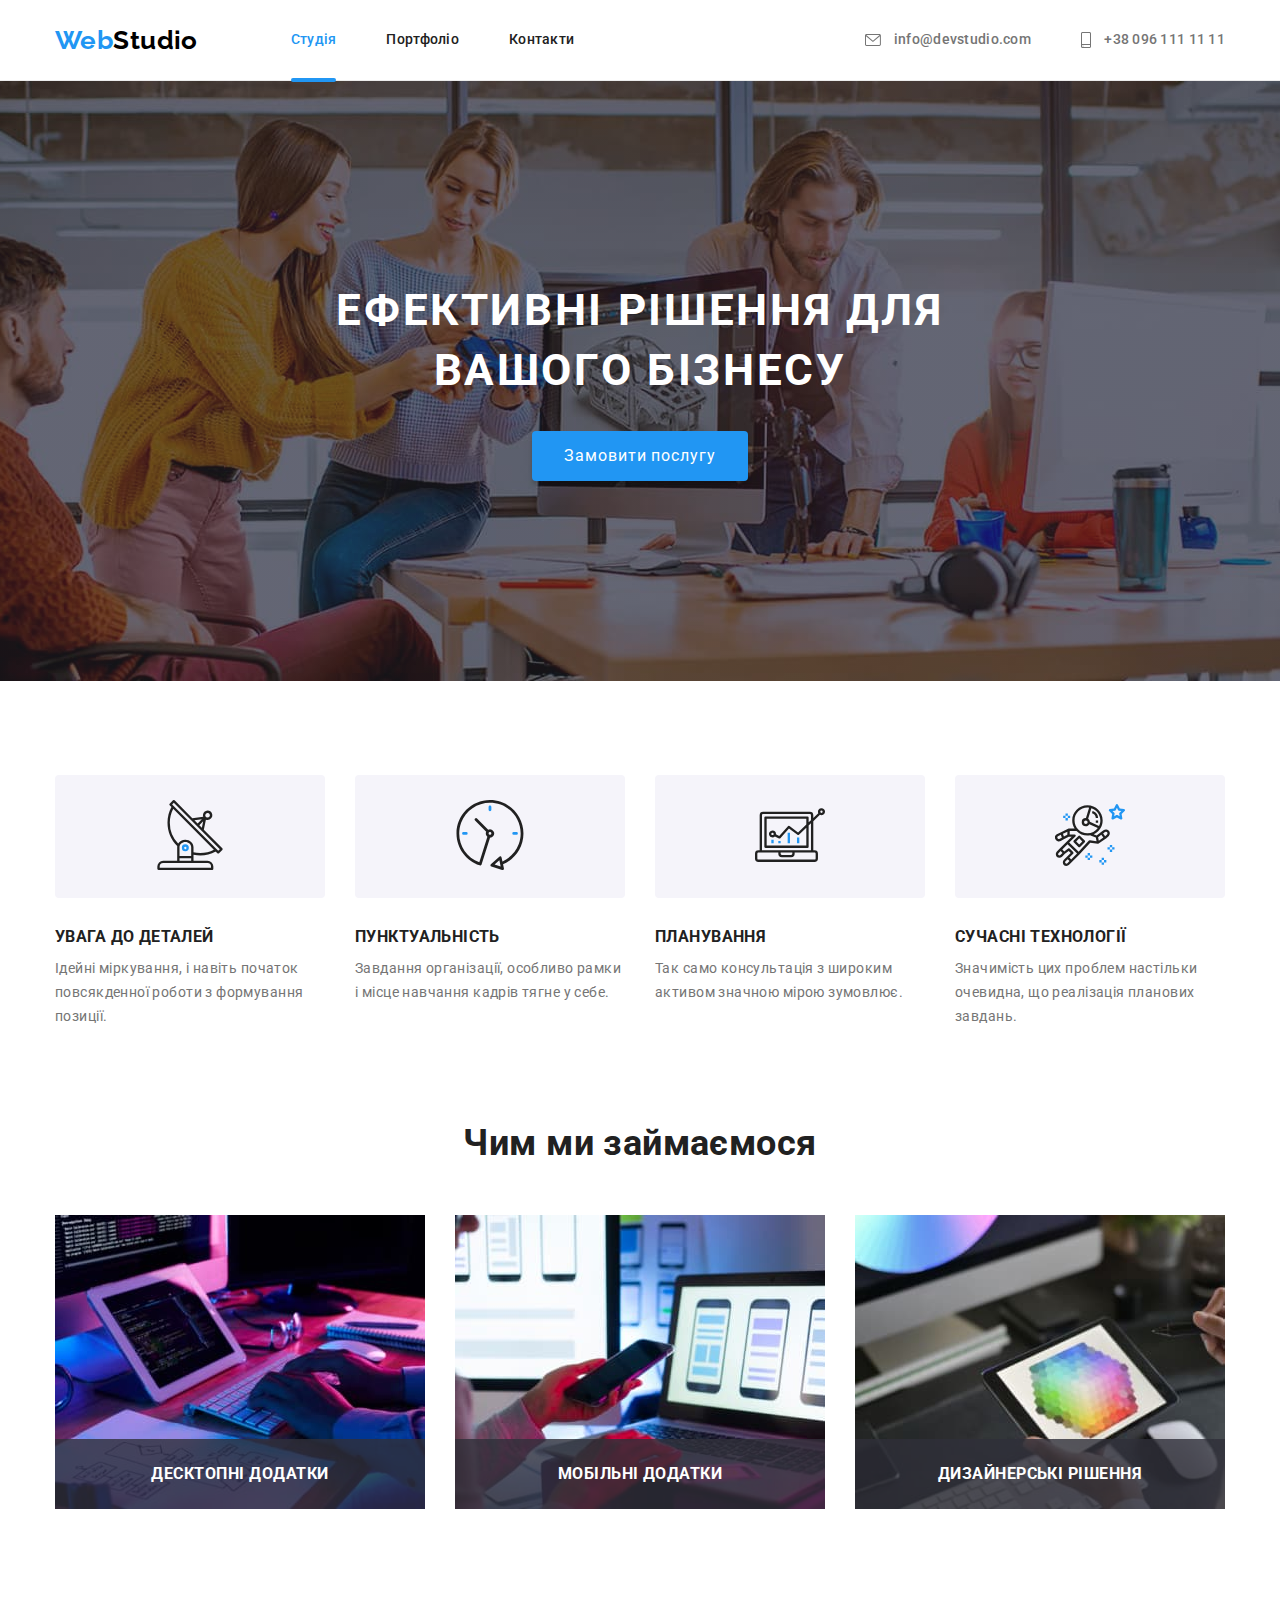
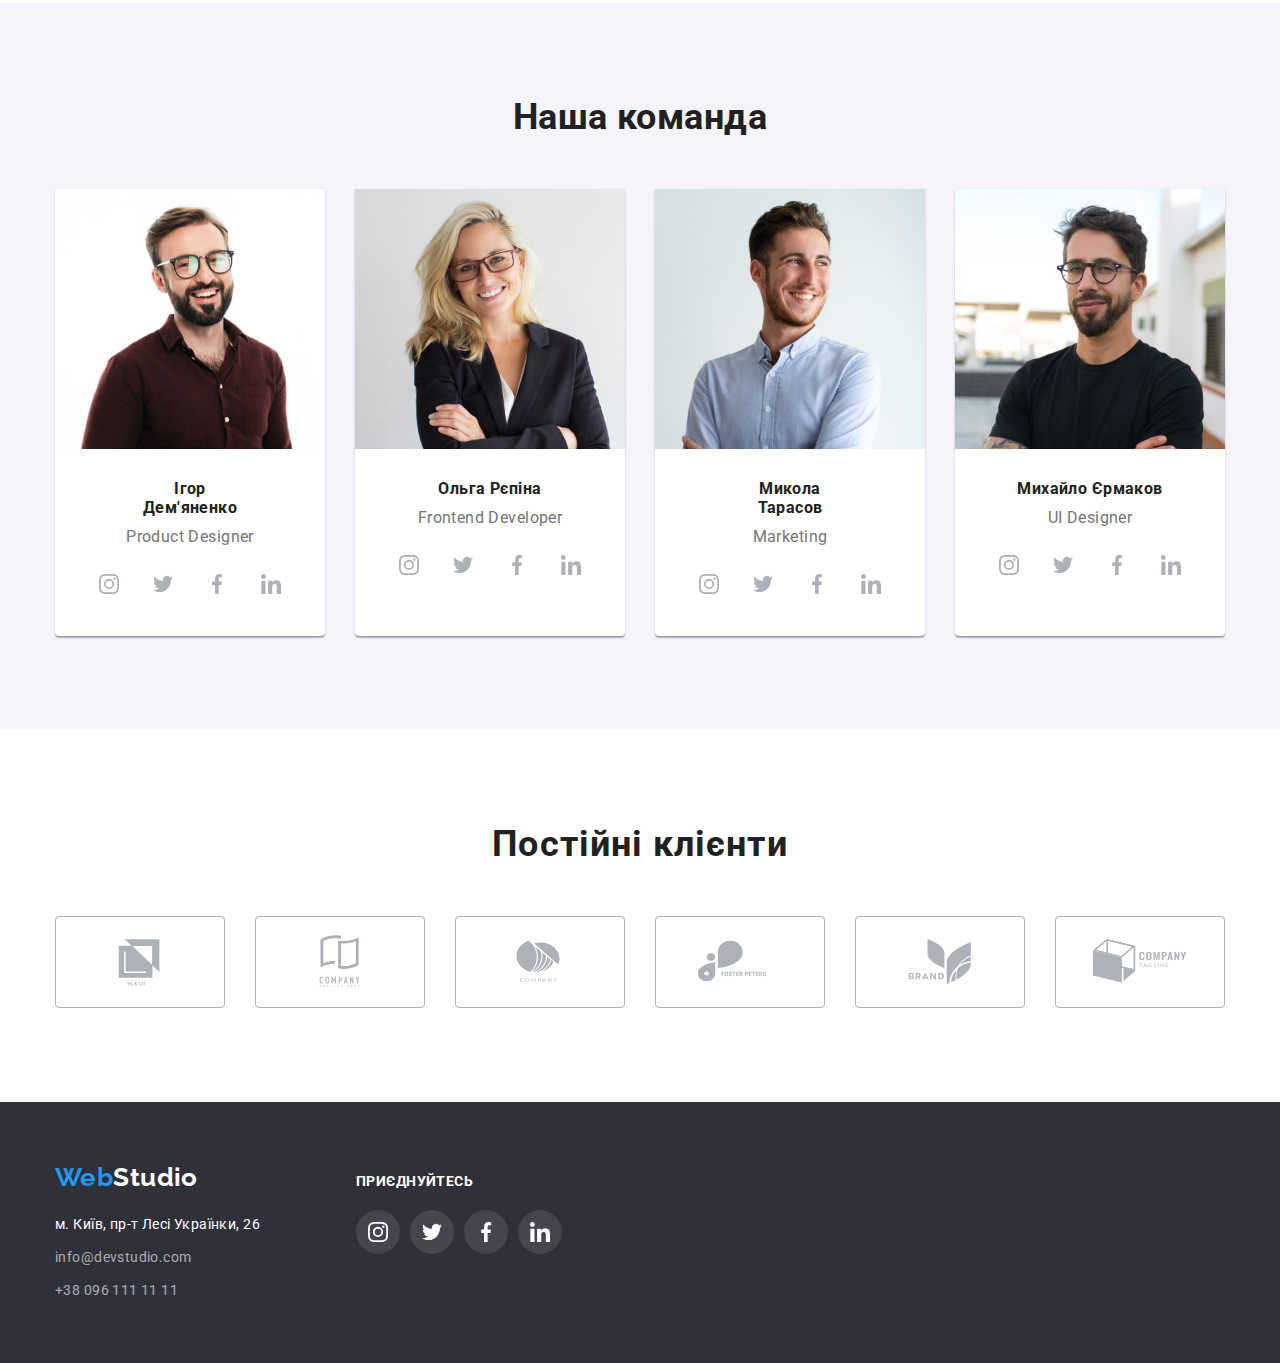
==== index.html @ bfbaf2f9 "Added project files" ====
<!DOCTYPE html>
<html lang="uk">
	<head>
		<meta charset="UTF-8" />
		<meta http-equiv="X-UA-Compatible" content="IE=edge" />
		<meta name="viewport" content="width=device-width, initial-scale=1.0" />
		<link rel="preconnect" href="https://fonts.googleapis.com" />
		<link rel="preconnect" href="https://fonts.gstatic.com" crossorigin />
		<title>WebStudio</title>
		<link href="https://fonts.googleapis.com/css2?family=Raleway:wght@700&family=Roboto:wght@400;500;700;900&display=swap" rel="stylesheet" />
		<link rel="stylesheet" href="https://cdnjs.cloudflare.com/ajax/libs/modern-normalize/1.1.0/modern-normalize.min.css" />
		<link rel="stylesheet" href="./css/styles.css" />
	</head>

	<body>
		<!-- Шапка сторінки -->
		<header class="page-header">
			<div class="container horizon">
				<a class="logo-blue" href="./index.html">Web<span class="logo-black">Studio</span></a>
				<nav>
					<ul class="menu-nav list">
						<li class="item"><a class="link studio" href="./index.html">Студія</a></li>
						<li class="item"><a class="link" href="./portfolio.html">Портфоліо</a></li>
						<li class="item"><a class="link" href="">Контакти</a></li>
					</ul>
				</nav>
				<ul class="contact-nav list">
					<li class="item">
						<a class="contact" href="mailto:info@devstudio.com">
							<svg class="envelope" width="16" height="12">
								<use href="./images/icons.svg#icon-envelope"></use>
							</svg>
							info@devstudio.com
						</a>
					</li>
					<li class="item">
						<a class="contact" href="tel:+380961111111">
							<svg class="smartphone" width="10" height="16">
								<use href="./images/icons.svg#icon-smartphone"></use>
							</svg>
							+38 096 111 11 11
						</a>
					</li>
				</ul>
			</div>
		</header>
		<!-- Контент сторінки -->
		<main>
			<!-- Банер -->
			<div class="banner overlay">
				<h1 class="title-h1">
					Ефективні рішення для
					<br />
					вашого бізнесу
				</h1>
				<button type="button" class="button" data-modal-open>Замовити послугу</button>
			</div>
			<!-- Особливості -->
			<section class="train">
				<div class="container">
					<!-- Цей тег ми приховаємо на етапі стилізації, порада Репети -->
					<h2 class="visually-hidden">Наші цінності</h2>
					<ul class="menu-train list">
						<li class="item item-delivery">
							<div class="box">
								<svg width="70" height="70">
									<use href="./images/icons.svg#icon-antenna"></use>
								</svg>
							</div>
							<h3 class="title-h3">УВАГА ДО ДЕТАЛЕЙ</h3>
							<p class="text">Ідейні міркування, і навіть початок повсякденної роботи з формування позиції.</p>
						</li>
						<li class="item item-punctuality">
							<div class="box">
								<svg width="70" height="70">
									<use href="./images/icons.svg#icon-clock"></use>
								</svg>
							</div>
							<h3 class="title-h3">ПУНКТУАЛЬНІСТЬ</h3>
							<p class="text">Завдання організації, особливо рамки і місце навчання кадрів тягне у себе.</p>
						</li>
						<li class="item item-planning">
							<div class="box">
								<svg width="70" height="70">
									<use href="./images/icons.svg#icon-diagram"></use>
								</svg>
							</div>
							<h3 class="title-h3">ПЛАНУВАННЯ</h3>
							<p class="text">Так само консультація з широким активом значною мірою зумовлює.</p>
						</li>
						<li class="item item-technics">
							<div class="box">
								<svg width="70" height="70">
									<use href="./images/icons.svg#icon-astronaut"></use>
								</svg>
							</div>
							<h3 class="title-h3">СУЧАСНІ ТЕХНОЛОГІЇ</h3>
							<p class="text">Значимість цих проблем настільки очевидна, що реалізація планових завдань.</p>
						</li>
					</ul>
				</div>
			</section>
			<!-- Чим ми займаємось -->
			<section class="our-job">
				<div class="container">
					<h2 class="title-h2">Чим ми займаємося</h2>
					<ul class="job list">
						<li class="item">
							<div class="thumb">
								<img src="./images/img1.jpg" alt="Робота з клавіатурою" width="370" height="294" />
								<div class="job-description">
									<h3 class="description">Десктопні додатки</h3>
								</div>
							</div>
						</li>
						<li class="item">
							<div class="thumb">
								<img src="./images/img2.jpg" alt="Робота з телефоном" width="370" height="294" />
								<div class="job-description">
									<h3 class="description">Мобільні додатки</h3>
								</div>
							</div>
						</li>
						<li class="item">
							<div class="thumb">
								<img src="./images/img3.jpg" alt="Робота з планшетом" width="370" height="294" />
								<div class="job-description">
									<h3 class="description">Дизайнерські рішення</h3>
								</div>
							</div>
						</li>
					</ul>
				</div>
			</section>
			<!-- Наша команда -->
			<section class="team">
				<h2 class="title-h2-team">Наша команда</h2>
				<div class="container team-cont">
					<ul class="team-list list">
						<li class="item item-team">
							<img src="./images/photo1.jpg" alt="Ігор Дем'яненко" width="270" height="260" />
							<h3 class="title-a">Ігор Дем'яненко</h3>
							<p class="text-a" lang="en">Product Designer</p>
							<ul class="list social-list">
								<li class="item">
									<a href="" class="social-link">
										<svg class="instagram" width="20" height="20">
											<use href="./images/icons.svg#icon-instagram"></use>
										</svg>
									</a>
								</li>
								<li class="item">
									<a href="" class="social-link">
										<svg class="twitter" width="20" height="20">
											<use href="./images/icons.svg#icon-twitter"></use>
										</svg>
									</a>
								</li>
								<li class="item">
									<a href="" class="social-link">
										<svg class="facebook" width="20" height="20">
											<use href="./images/icons.svg#icon-facebook"></use>
										</svg>
									</a>
								</li>
								<li class="item">
									<a href="" class="social-link">
										<svg class="linkedin" width="20" height="20">
											<use href="./images/icons.svg#icon-linkedin"></use>
										</svg>
									</a>
								</li>
							</ul>
						</li>
						<li class="item item-team">
							<img src="./images/photo2.jpg" alt="Ольга Рєпіна" width="270" height="260" />
							<h3 class="title-b">Ольга Рєпіна</h3>
							<p class="text-b" lang="en">Frontend Developer</p>
							<ul class="list social-list">
								<li class="item">
									<a href="" class="social-link">
										<svg class="instagram" width="20" height="20">
											<use href="./images/icons.svg#icon-instagram"></use>
										</svg>
									</a>
								</li>
								<li class="item">
									<a href="" class="social-link">
										<svg class="twitter" width="20" height="20">
											<use href="./images/icons.svg#icon-twitter"></use>
										</svg>
									</a>
								</li>
								<li class="item">
									<a href="" class="social-link">
										<svg class="facebook" width="20" height="20">
											<use href="./images/icons.svg#icon-facebook"></use>
										</svg>
									</a>
								</li>
								<li class="item">
									<a href="" class="social-link">
										<svg class="linkedin" width="20" height="20">
											<use href="./images/icons.svg#icon-linkedin"></use>
										</svg>
									</a>
								</li>
							</ul>
						</li>
						<li class="item item-team">
							<img src="./images/photo3.jpg" alt="Микола Тарасов" width="270" height="260" />
							<h3 class="title-c">Микола Тарасов</h3>
							<p class="text-c" lang="en">Marketing</p>
							<ul class="list social-list">
								<li class="item">
									<a href="" class="social-link">
										<svg class="instagram" width="20" height="20">
											<use href="./images/icons.svg#icon-instagram"></use>
										</svg>
									</a>
								</li>
								<li class="item">
									<a href="" class="social-link">
										<svg class="twitter" width="20" height="20">
											<use href="./images/icons.svg#icon-twitter"></use>
										</svg>
									</a>
								</li>
								<li class="item">
									<a href="" class="social-link">
										<svg class="facebook" width="20" height="20">
											<use href="./images/icons.svg#icon-facebook"></use>
										</svg>
									</a>
								</li>
								<li class="item">
									<a href="" class="social-link">
										<svg class="linkedin" width="20" height="20">
											<use href="./images/icons.svg#icon-linkedin"></use>
										</svg>
									</a>
								</li>
							</ul>
						</li>
						<li class="item item-team">
							<img src="./images/photo4.jpg" alt="Михайло Єрмаков" width="270" height="260" />
							<h3 class="title-d">Михайло Єрмаков</h3>
							<p class="text-d" lang="en">UI Designer</p>
							<ul class="list social-list">
								<li class="item">
									<a href="" class="social-link">
										<svg class="instagram" width="20" height="20">
											<use href="./images/icons.svg#icon-instagram"></use>
										</svg>
									</a>
								</li>
								<li class="item">
									<a href="" class="social-link">
										<svg class="twitter" width="20" height="20">
											<use href="./images/icons.svg#icon-twitter"></use>
										</svg>
									</a>
								</li>
								<li class="item">
									<a href="" class="social-link">
										<svg class="facebook" width="20" height="20">
											<use href="./images/icons.svg#icon-facebook"></use>
										</svg>
									</a>
								</li>
								<li class="item">
									<a href="" class="social-link">
										<svg class="linkedin" width="20" height="20">
											<use href="./images/icons.svg#icon-linkedin"></use>
										</svg>
									</a>
								</li>
							</ul>
						</li>
					</ul>
				</div>
			</section>
			<!-- Постійні клієнти -->
			<section class="our-client">
				<div class="container">
					<h2 class="title-client">Постійні клієнти</h2>
					<ul class="client-list list">
						<li class="item">
							<a href="" class="client-item">
								<svg class="client" width="106" height="60">
									<use href="./images/icons.svg#icon-client1"></use>
								</svg>
							</a>
						</li>
						<li class="item">
							<a href="" class="client-item">
								<svg class="client" width="106" height="60">
									<use href="./images/icons.svg#icon-client2"></use>
								</svg>
							</a>
						</li>
						<li class="item">
							<a href="" class="client-item">
								<svg class="client" width="106" height="60">
									<use href="./images/icons.svg#icon-client3"></use>
								</svg>
							</a>
						</li>
						<li class="item">
							<a href="" class="client-item">
								<svg class="client" width="106" height="60">
									<use href="./images/icons.svg#icon-client4"></use>
								</svg>
							</a>
						</li>
						<li class="item">
							<a href="" class="client-item">
								<svg class="client" width="106" height="60">
									<use href="./images/icons.svg#icon-client5"></use>
								</svg>
							</a>
						</li>
						<li class="item">
							<a href="" class="client-item">
								<svg class="client" width="106" height="60">
									<use href="./images/icons.svg#icon-client6"></use>
								</svg>
							</a>
						</li>
					</ul>
				</div>
			</section>
		</main>
		<!-- Підвал сторінки -->
		<footer class="page-footer">
			<div class="container footer-cont">
				<div class="footer-addres">
					<a class="logo-blue" href="./index.html">Web<span class="logo-white">Studio</span></a>
					<address class="address">
						<ul class="address-list list">
							<li class="item"><a class="home" href="https://goo.gl/maps/qLV74tLHhS6dYoQu5" target="_blank" rel="noopener nofollow noreferrer">м. Київ, пр-т Лесі Українки, 26</a></li>
							<li class="item"><a class="mail" href="mailto:info@devstudio.com">info@devstudio.com</a></li>
							<li class="item"><a class="tel" href="tel:+380961111111">+38 096 111 11 11</a></li>
						</ul>
					</address>
				</div>
				<div class="footer-social">
					<h3 class="footer-title">приєднуйтесь</h3>
					<ul class="list social-list-footer">
						<li class="item">
							<a href="" class="social-link-footer">
								<svg class="instagram" width="20" height="20">
									<use href="./images/icons.svg#icon-instagram"></use>
								</svg>
							</a>
						</li>
						<li class="item">
							<a href="" class="social-link-footer">
								<svg class="twitter" width="20" height="20">
									<use href="./images/icons.svg#icon-twitter"></use>
								</svg>
							</a>
						</li>
						<li class="item">
							<a href="" class="social-link-footer">
								<svg class="facebook" width="20" height="20">
									<use href="./images/icons.svg#icon-facebook"></use>
								</svg>
							</a>
						</li>
						<li class="item">
							<a href="" class="social-link-footer">
								<svg class="linkedin" width="20" height="20">
									<use href="./images/icons.svg#icon-linkedin"></use>
								</svg>
							</a>
						</li>
					</ul>
				</div>
			</div>
		</footer>
		<div class="blackdrop is-hidden" data-modal>
			<div class="modal">
				<botton class="modal-botton" data-modal-close>
					<svg width="18" height="18">
						<use href="./images/icons.svg#icon-cross"></use>
					</svg>
				</botton>
			</div>
		</div>
		<script src="./js/modal.js"></script>
	</body>
</html>
---- css/styles.css ----
:root {
	--hover-focus-logo-color: #2196f3;
	--header-footer-color: #2f303a;
}

body {
	font-family: "Roboto", "Ralewey", sans-serif;
	color: #212121;
	background-color: #ffffff;
	font-size: 14px;
	letter-spacing: 0.03em;
}

img {
	display: block;
	max-width: 100%;
}

/* КОНТЕЙНЕР */
.container {
	width: 1200px;
	margin: 0 auto;
	padding: 0 15px;
	/* outline: 2px solid red; */
}

/* .item * {
	outline: 1px solid blue;
} */

/* HEADER */

.link,
.list {
	list-style-type: none;
	padding: 0;
	margin: 0;
}

.page-header {
	border-bottom-width: 1px;
	border-bottom-style: solid;
	border-bottom-color: #ececec;
}

/* ЛОГО */

.logo-blue,
.logo-black {
	font-family: "Raleway";
	font-weight: 700;
	font-size: 26px;
	line-height: 1.19;
	text-decoration: none;
	color: var(--hover-focus-logo-color);
}

.logo-black {
	color: #000000;
}

/* НАВІГАЦІЯ-КОНТАКТИ */

.link,
.contact {
	font-family: "Roboto";
	font-weight: 500;
	line-height: 1.14;
	letter-spacing: 0.02em;
	text-decoration: none;
	color: #212121;
	transition: color 250ms cubic-bezier(0.4, 0, 0.2, 1);
}

.studio,
.portfolio {
	color: var(--hover-focus-logo-color);
	position: relative;
}

.studio::after,
.portfolio::after {
	content: "";
	display: block;
	width: 100%;
	height: 4px;
	border-radius: 2px;
	background-color: var(--hover-focus-logo-color);
	position: absolute;
	bottom: -1.6px;
	left: 0;
}

.menu-nav,
.contact-nav {
	display: flex;
}

.menu-nav .item + .item,
.contact-nav .item + .item {
	margin-left: 50px;
}

.contact-nav {
	color: #757575;
	margin-left: auto;
}

.menu-nav .link,
.contact-nav .contact {
	display: block;
	padding-top: 32px;
	padding-bottom: 32px;
}

.link:hover,
.contact:hover,
.link:focus,
.contact:focus {
	color: var(--hover-focus-logo-color);
}

.contact {
	color: #757575;
}

.envelope,
.smartphone {
	margin-right: 10px;
	fill: #757575;
	vertical-align: middle;
	transition: fill 250ms cubic-bezier(0.4, 0, 0.2, 1);
}

.contact:hover .envelope,
.contact:hover .smartphone,
.contact:focus .envelope,
.contact:focus .smartphone {
	fill: var(--hover-focus-logo-color);
}

/* ГОРИЗОНТАЛЬНЕ ПОЗИЦІЮВАННЯ */

.horizon {
	display: flex;
	align-items: center;
}

.menu-nav {
	margin-left: 93px;
}

/* MAIN */

/* МОДАЛЬНЕ ВІКНО */

.blackdrop {
	position: fixed;
	top: 0;
	left: 0;
	width: 100%;
	height: 100%;
	background-color: rgba(0, 0, 0, 0.2);
}

.blackdrop.is-hidden {
	opacity: 0;
	pointer-events: none;
}

.modal {
	position: absolute;
	top: 50%;
	left: 50%;
	transform: translate(-50%, -50%);
	width: 528px;
	height: 581px;
	background: #ffffff;
	box-shadow: 0px 1px 3px rgba(0, 0, 0, 0.12), 0px 1px 1px rgba(0, 0, 0, 0.14), 0px 2px 1px rgba(0, 0, 0, 0.2);
	border-radius: 4px;
}

.modal-botton {
	position: absolute;
	top: 8px;
	right: 8px;
	display: flex;
	width: 30px;
	height: 30px;
	background: #ffffff;
	border: 1px solid rgba(0, 0, 0, 0.1);
	border-radius: 50%;
	padding: 6px 6px;
	cursor: pointer;
}

/* БАНЕР (BANNER) */

.banner {
	background-color: var(--header-footer-color);
	text-align: center;
	padding-top: 200px;
	padding-bottom: 200px;
}

.title-h1 {
	margin: auto;
	padding-bottom: 30px;

	width: 696px;
	font-size: 44px;
	line-height: 1.36;
	letter-spacing: 0.06em;
	text-transform: uppercase;
	color: #ffffff;
}

.button {
	display: block;
	margin-right: auto;
	margin-left: auto;
	padding: 10px 32px;
	min-width: 216px;

	font-size: 16px;
	line-height: 1.875;
	align-items: center;
	letter-spacing: 0.06em;
	color: #ffffff;
	background-color: var(--hover-focus-logo-color);
	box-shadow: 0px 4px 4px rgba(0, 0, 0, 0.15);
	border: transparent;
	border-radius: 4px;
	cursor: pointer;
	transition: background-color 250ms cubic-bezier(0.4, 0, 0.2, 1);
}

.button:hover,
.botton:focus {
	background-color: #188ce8;
}

.overlay {
	margin-left: auto;
	margin-right: auto;
	max-width: 1600px;
	height: 600px;
	background-image: linear-gradient(to right, rgba(47, 48, 58, 0.4), rgba(47, 48, 58, 0.4)), url(../images/banner.jpg);
	background-repeat: no-repeat;
	background-position: center;
	background-size: cover;
}

/* ОСОБЛИВОСТІ (TRAIN) */

/* прихований заголовок */
.visually-hidden {
	position: absolute;
	white-space: nowrap;
	width: 1px;
	height: 1px;
	overflow: hidden;
	border: 0;
	padding: 0;
	clip: rect(0 0 0 0);
	clip-path: inset(50%);
	margin: -1px;
}

.title-h3 {
	line-height: 1.14;
	text-transform: uppercase;
	font-weight: 700;
}

.text {
	line-height: 1.71;
	color: #757575;
	font-weight: 400;
}

.title-h3,
.text {
	margin-top: 0;
	margin-bottom: 0;
}

.train {
	margin-top: 94px;
}
.menu-train {
	display: flex;
}

.menu-train .item {
	min-width: 270px;
	margin-right: 30px;
}

.menu-train .item:last-child {
	margin-right: 0;
}

.title-h3 {
	margin-bottom: 10px;
}

.box {
	display: block;
	margin-bottom: 30px;
	background: #f5f4fa;
	border-radius: 4px;
	padding: 25px 100px;
}

/* ЧИМ МИ ЗАЙМАЄМОСТЬ (OUR-JOB) */

.title-h2 {
	width: 366px;
	margin-top: 0;
	margin-right: auto;
	margin-left: auto;
	margin-bottom: 50px;

	font-size: 36px;
	line-height: 1.166;
	text-align: center;
	color: #212121;
	min-width: 366px;
}

.our-job {
	margin-top: 94px;
}

.job {
	display: flex;
}

.job .item {
	margin-right: 30px;
}

.job .item:last-child {
	margin-right: 0;
}

.thumb {
	position: relative;
}

.job-description {
	display: flex;
	width: 370px;
	height: 70px;
	justify-content: center;
	align-items: center;
	position: absolute;
	bottom: 0;
	left: 0;
	background-color: rgba(47, 48, 58, 0.8);
}

.description {
	margin: 0;
	line-height: 1.14;
	text-align: center;
	letter-spacing: 0.03em;
	text-transform: uppercase;
	color: #ffffff;
}

/* НАША КОМАНДА (OUR-TEAM) */

.team-list {
	display: flex;
}

.team-list .item {
	margin-right: 30px;
}

.team-list .item-team {
	background-color: #ffffff;
	box-shadow: 0px 1px 3px rgba(0, 0, 0, 0.12), 0px 1px 1px rgba(0, 0, 0, 0.14), 0px 2px 1px rgba(0, 0, 0, 0.2);
	border-radius: 0px 0px 4px 4px;
}

.team-list .item:last-child {
	margin-right: 0;
}

.title-h3ws {
	margin-bottom: 10px;
}

.title-h2-team {
	display: block;
	margin: 0 auto;
	width: 264px;
	font-size: 36px;
	line-height: 1.166;
	text-align: center;
	color: #212121;
}

.team-cont {
	margin-top: 50px;
}

.title-a,
.title-b,
.title-c,
.title-d {
	display: block;
	font-size: 16px;
	line-height: 1.188;
	text-align: center;
	color: #212121;
}

.title-a {
	margin: 30px 70px 10px 70px;
}

.title-b {
	margin: 30px 83px 10px 83px;
}

.title-c {
	margin: 30px 70px 10px 70px;
}

.title-d {
	margin: 30px 62px 10px 62px;
}

.text-a,
.text-b,
.text-c,
.text-d {
	display: block;
	font-size: 16px;
	line-height: 1.188;
	text-align: center;
	color: #757575;
}

.text-a {
	margin: 0 70px;
}

.text-b {
	margin: 0 61px;
}

.text-c {
	margin: 0 97px;
}

.text-d {
	margin: 0 91px;
}

.team {
	margin-top: 94px;
	padding-top: 94px;
	padding-bottom: 94px;
	background-color: #f5f4fa;
}

.social-list > .item {
	margin-right: 10px;
}

.social-list > .item:last-child {
	margin-right: 0;
}

.social-list {
	display: flex;
	justify-content: space-between;
	margin-top: 16px;
	margin-right: 32px;
	margin-bottom: 30px;
	margin-left: 32px;
}

.social-link {
	display: flex;
	justify-content: center;
	align-items: center;
	padding: 12px;
	width: 44px;
	height: 44px;
	border-radius: 50%;
	background-color: #ffffff;
	color: #afb1b8;
	transition: background-color 250ms cubic-bezier(0.4, 0, 0.2, 1), color 250ms cubic-bezier(0.4, 0, 0.2, 1);
}

.instagram,
.twitter,
.facebook,
.linkedin {
	fill: #afb1b8;
	transition: fill 250ms cubic-bezier(0.4, 0, 0.2, 1);
}

.social-link:hover .instagram,
.social-link:hover .twitter,
.social-link:hover .facebook,
.social-link:hover .linkedin,
.social-link:focus .instagram,
.social-link:focus .twitter,
.social-link:focus .facebook,
.social-link:focus .linkedin {
	fill: #ffffff;
}

.social-link:hover,
.social-link:focus {
	background-color: var(--hover-focus-logo-color);
	color: #ffffff;
}

/* ПОСТІЙНІ КЛІЄНТИ */

.our-client {
	margin-top: 94px;
	margin-bottom: 94px;
}

.title-client {
	width: 298px;
	margin-top: 0;
	margin-right: auto;
	margin-left: auto;
	margin-bottom: 50px;
	margin-left: auto;
	font-size: 36px;
	line-height: 1.166;
	text-align: center;
	letter-spacing: 0.03em;
	color: #212121;
}

.client-list {
	display: flex;
	justify-content: space-between;
}

.client-item {
	display: flex;
	justify-content: center;
	align-items: center;
	width: 170px;
	height: 92px;
	border: 1px solid #afb1b8;
	border-radius: 4px;
	transition: border 250ms cubic-bezier(0.4, 0, 0.2, 1);
}

.client-list .item {
	margin-right: 30px;
}

.client-list .item:last-child {
	margin-right: 0;
}

.client {
	fill: #afb1b8;
	transition: fill 250ms cubic-bezier(0.4, 0, 0.2, 1);
}

.client-item:hover .client,
.client-item:focus .client {
	fill: var(--hover-focus-logo-color);
}

.client-item:hover,
.client-item:focus {
	border: 1px solid var(--hover-focus-logo-color);
}

/* FOOTER */

.footer-cont {
	display: flex;
	padding-top: 60px;
	padding-bottom: 60px;
}

.footer-addres {
	margin-right: 70px;
	display: inline-block;
	flex-direction: column;
	width: 231px;
}

.logo-white {
	color: #ffffff;
}

.page-footer {
	background-color: var(--header-footer-color);
}

.address-list {
	margin-top: 20px;
	display: inline-block;
}

.home {
	display: block;
	margin-bottom: 9px;

	font-weight: 400;
	line-height: 1.71;
	color: #ffffff;
	text-decoration: none;
	font-style: normal;
	transition: color 250ms cubic-bezier(0.4, 0, 0.2, 1);
}

.mail,
.tel {
	display: block;
	font-weight: 400;
	line-height: 1.71;
	color: rgba(255, 255, 255, 0.6);
	text-decoration: none;
	font-style: normal;
	transition: color 250ms cubic-bezier(0.4, 0, 0.2, 1);
}

.mail {
	margin-bottom: 9px;
}

.home:hover,
.mail:hover,
.tel:hover,
.home:focus,
.mail:focus,
.tel:focus {
	color: var(--hover-focus-logo-color);
}

.footer-social {
	display: inline-block;
}

.footer-title {
	margin-top: 12px;
	margin-bottom: 20px;
	padding: 0;
	font-family: "Roboto";
	font-style: normal;
	font-weight: 700;
	font-size: 14px;
	line-height: 1.14;
	letter-spacing: 0.03em;
	text-transform: uppercase;
	color: #ffffff;
	width: 116px;
}

.social-list-footer {
	display: flex;
}

.social-link-footer {
	display: flex;
	justify-content: center;
	align-items: center;
	padding: 12px;
	width: 44px;
	height: 44px;
	border-radius: 50%;
	color: #ffffff;
}

.social-list-footer > .item {
	margin-right: 10px;
}
.social-list-footer > .item:last-child {
	margin-right: 0;
}

.social-link-footer > .instagram,
.social-link-footer > .twitter,
.social-link-footer > .facebook,
.social-link-footer > .linkedin {
	fill: #ffffff;
	transition: fill 250ms cubic-bezier(0.4, 0, 0.2, 1);
}

.social-link-footer {
	background-color: rgba(255, 255, 255, 0.1);
	transition: background-color 250ms cubic-bezier(0.4, 0, 0.2, 1);
}

.social-link-footer:hover .instagram,
.social-link-footer:hover .twitter,
.social-link-footer:hover .facebook,
.social-link-footer:hover .linkedin,
.social-link-footer:focus .instagram,
.social-link-footer:focus .twitter,
.social-link-footer:focus .facebook,
.social-link-footer:focus .linkedin {
	fill: #ffffff;
}

.social-link-footer:hover,
.social-link-footer:focus {
	background-color: var(--hover-focus-logo-color);
}

/* PORTFOLIO */

.our-projects {
	margin-top: 94px;
	margin-bottom: 94px;
}

.button-list,
.web-list {
	display: flex;
}

/* КНОПКИ ФІЛЬТРІВ */

.button-list .item + .item {
	margin-left: 8px;
}

.button-port {
	padding: 6px 22px;
}

.button-list {
	margin-bottom: 50px;
	justify-content: center;
}

.button-port {
	font-weight: 500;
	font-size: 16px;
	line-height: 1.625;
	text-align: center;
	letter-spacing: 0.03em;
	color: #212121;
	background-color: #f5f4fa;
	box-shadow: none;
	border-radius: 4px;
	border: transparent;
	cursor: pointer;
	transition: color 250ms cubic-bezier(0.4, 0, 0.2, 1), background-color 250ms cubic-bezier(0.4, 0, 0.2, 1), box-shadow 250ms cubic-bezier(0.4, 0, 0.2, 1);
}

.button-port:hover,
.botton-port:focus {
	color: #ffffff;
	background-color: var(--hover-focus-logo-color);
	box-shadow: 0px 3px 1px rgba(0, 0, 0, 0.1), 0px 1px 2px rgba(0, 0, 0, 0.08), 0px 2px 2px rgba(0, 0, 0, 0.12);
}

/* ПРИКЛАДИ РОБІТ */

.web-list {
	flex-wrap: wrap;
	margin-left: -30px;
	margin-top: -30px;
}

.web-list > .item {
	flex-basis: calc(100% / 3 - 30px);
	margin-left: 30px;
	margin-top: 30px;
	transition: box-shadow 250ms cubic-bezier(0.4, 0, 0.2, 1);
}

.web-list > .item:hover {
	box-shadow: 0px 1px 1px rgba(0, 0, 0, 0.12), 0px 4px 4px rgba(0, 0, 0, 0.06), 1px 4px 6px rgba(0, 0, 0, 0.16);
	cursor: pointer;
}

.web-list > .item:focus {
	box-shadow: 0px 1px 1px rgba(0, 0, 0, 0.12), 0px 4px 4px rgba(0, 0, 0, 0.06), 1px 4px 6px rgba(0, 0, 0, 0.16);
}

.web-list > .item:hover .card-foto::before {
	transform: translateY(0);
}

.web-list > .item:hover .text-fond {
	transform: translateY(0);
}

.border {
	display: block;
	padding: 20px 24px;
	border-right: 1px solid #eeeeee;
	border-bottom: 1px solid #eeeeee;
	border-left: 1px solid #eeeeee;
}

.card {
	text-decoration: none;
	border: none;
}

.card-foto {
	position: relative;
	overflow: hidden;
}

.card-foto::before {
	content: "";
	display: inline-block;
	position: absolute;
	width: 370px;
	height: 294px;
	background-color: rgba(33, 150, 243, 0.9);
	transform: translateY(100%);
	transition: transform 250ms cubic-bezier(0.4, 0, 0.2, 1);
}

.text-fond {
	display: inline-block;
	padding: 63px 24px;
	margin: 0;
	position: absolute;
	top: 0;
	left: 0;
	font-size: 18px;
	line-height: 1.56;
	color: #ffffff;
	transform: translateY(100%);
	transition: transform 250ms cubic-bezier(0.4, 0, 0.2, 1);
}

.title-h3p {
	display: block;
	margin: 0 0 4px 0;
	font-size: 18px;
	line-height: 2;
	letter-spacing: 0.06em;
	color: #212121;
}

.work-examples {
	margin: 0;
	display: block;
	font-size: 16px;
	line-height: 1.875;
	letter-spacing: 0.03em;
	color: #757575;
}
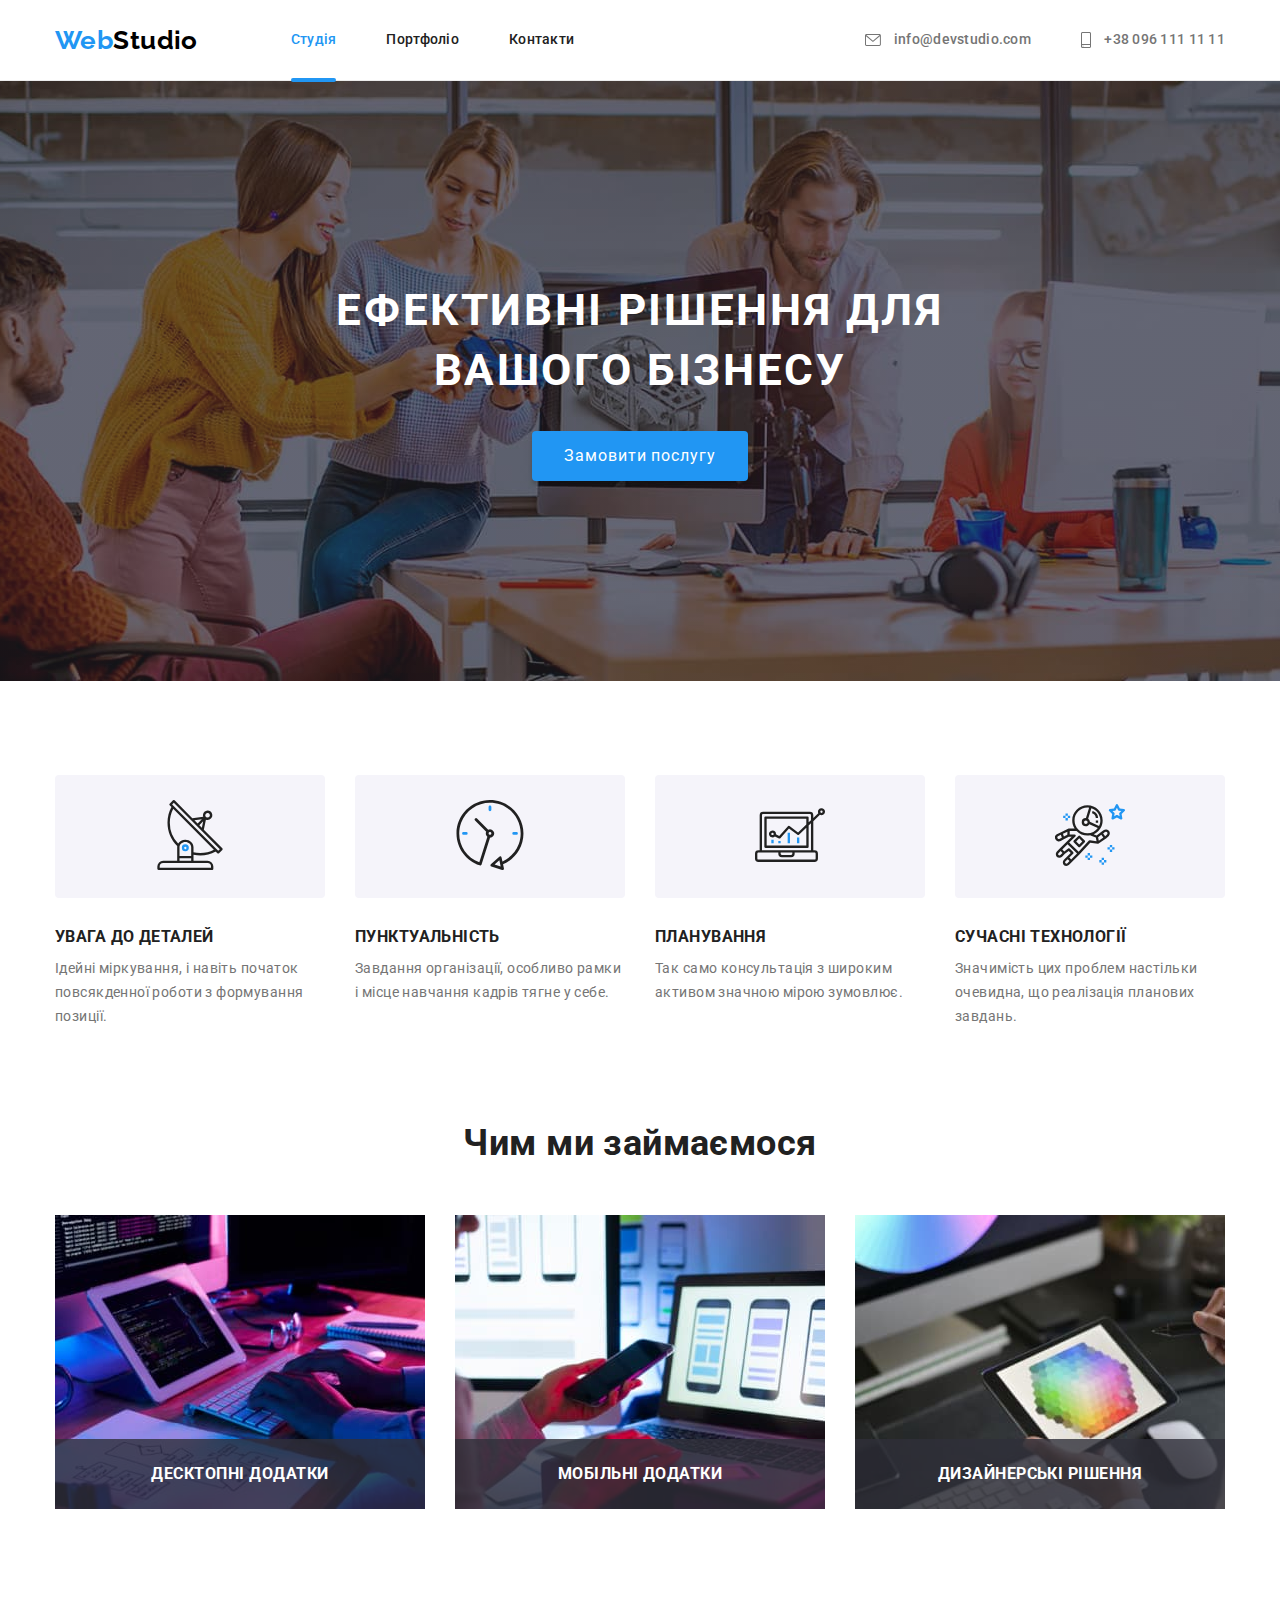
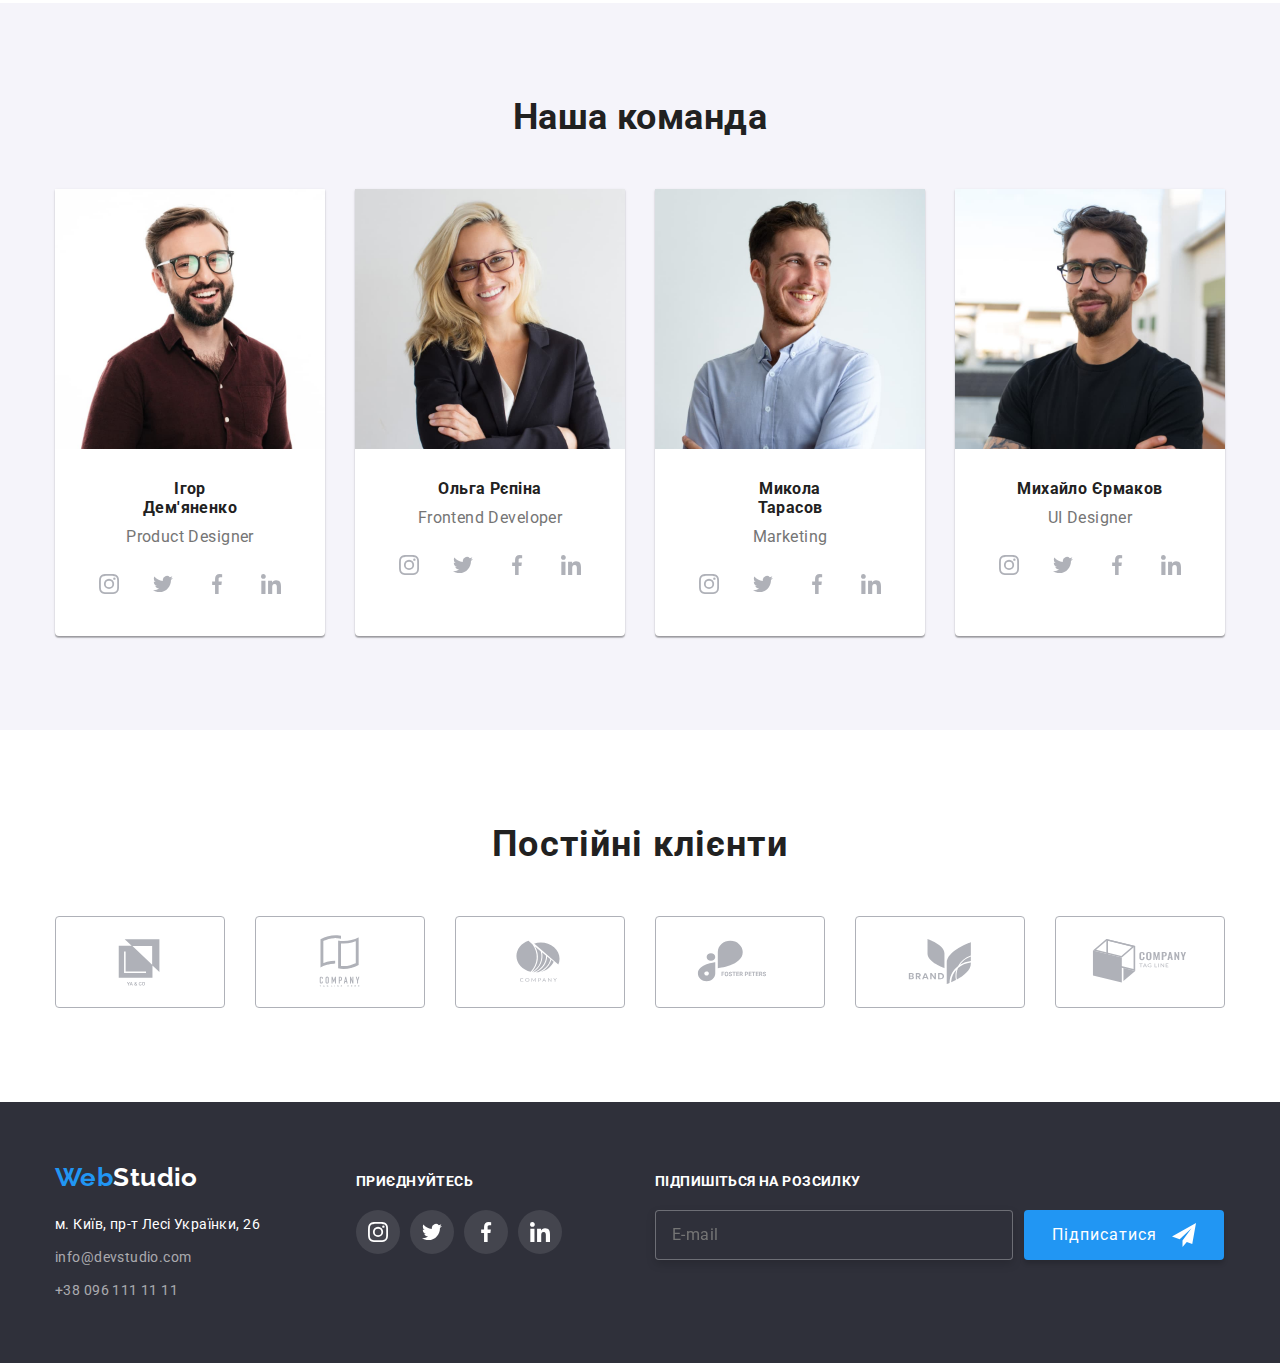
==== commit 56f70b6f: "Front-End development of the project" ====
--- a/index.html
+++ b/index.html
@@ -377,8 +377,21 @@
 						</li>
 					</ul>
 				</div>
+				<form class="form">
+					<h3 class="form-title">Підпишіться на розсилку</h3>
+					<label>
+						<input type="text" class="form-input" name="username" placeholder="E-mail" />
+					</label>
+					<button class="form-button" type="submit">
+						Підписатися
+						<svg class="plane" width="24" height="24">
+							<use href="./images/icons.svg#icon-plane"></use>
+						</svg>
+					</button>
+				</form>
 			</div>
 		</footer>
+		<!-- Модальне вікно -->
 		<div class="blackdrop is-hidden" data-modal>
 			<div class="modal">
 				<botton class="modal-botton" data-modal-close>
--- a/css/styles.css
+++ b/css/styles.css
@@ -650,6 +650,7 @@
 
 .footer-social {
 	display: inline-block;
+	margin-right: 93px;
 }
 
 .footer-title {
@@ -716,6 +717,65 @@
 .social-link-footer:hover,
 .social-link-footer:focus {
 	background-color: var(--hover-focus-logo-color);
+}
+
+.form {
+	width: 570px;
+	height: 86px;
+	padding: 0;
+	margin-top: 12px;
+}
+
+.form-title {
+	margin-top: 0;
+	margin-bottom: 20px;
+	font-size: 14px;
+	line-height: 1.14;
+	text-transform: uppercase;
+	color: #ffffff;
+}
+
+.form-input {
+	font-size: 16px;
+	line-height: 1.25;
+	align-items: center;
+	letter-spacing: 0.03em;
+
+	color: rgba(255, 255, 255, 0.6);
+	padding: 15px 0 15px 16px;
+	margin-right: -4px;
+	width: 358px;
+	height: 50px;
+	background-color: #2f303a;
+	border: 1px solid rgba(255, 255, 255, 0.3);
+	filter: drop-shadow(0px 4px 4px rgba(0, 0, 0, 0.15));
+	border-radius: 4px;
+}
+
+.form-button {
+	margin-left: 12px;
+	position: relative;
+	padding: 10px 28px;
+	width: 200px;
+	height: 50px;
+	background: #2196f3;
+	box-shadow: 0px 4px 4px rgba(0, 0, 0, 0.15);
+	border-radius: 4px;
+	border: transparent;
+	cursor: pointer;
+
+	font-size: 16px;
+	line-height: 1.87;
+	display: inline-flex;
+	align-items: center;
+	text-align: center;
+	letter-spacing: 0.06em;
+	color: #ffffff;
+}
+
+.plane {
+	position: absolute;
+	right: 28px;
 }
 
 /* PORTFOLIO */
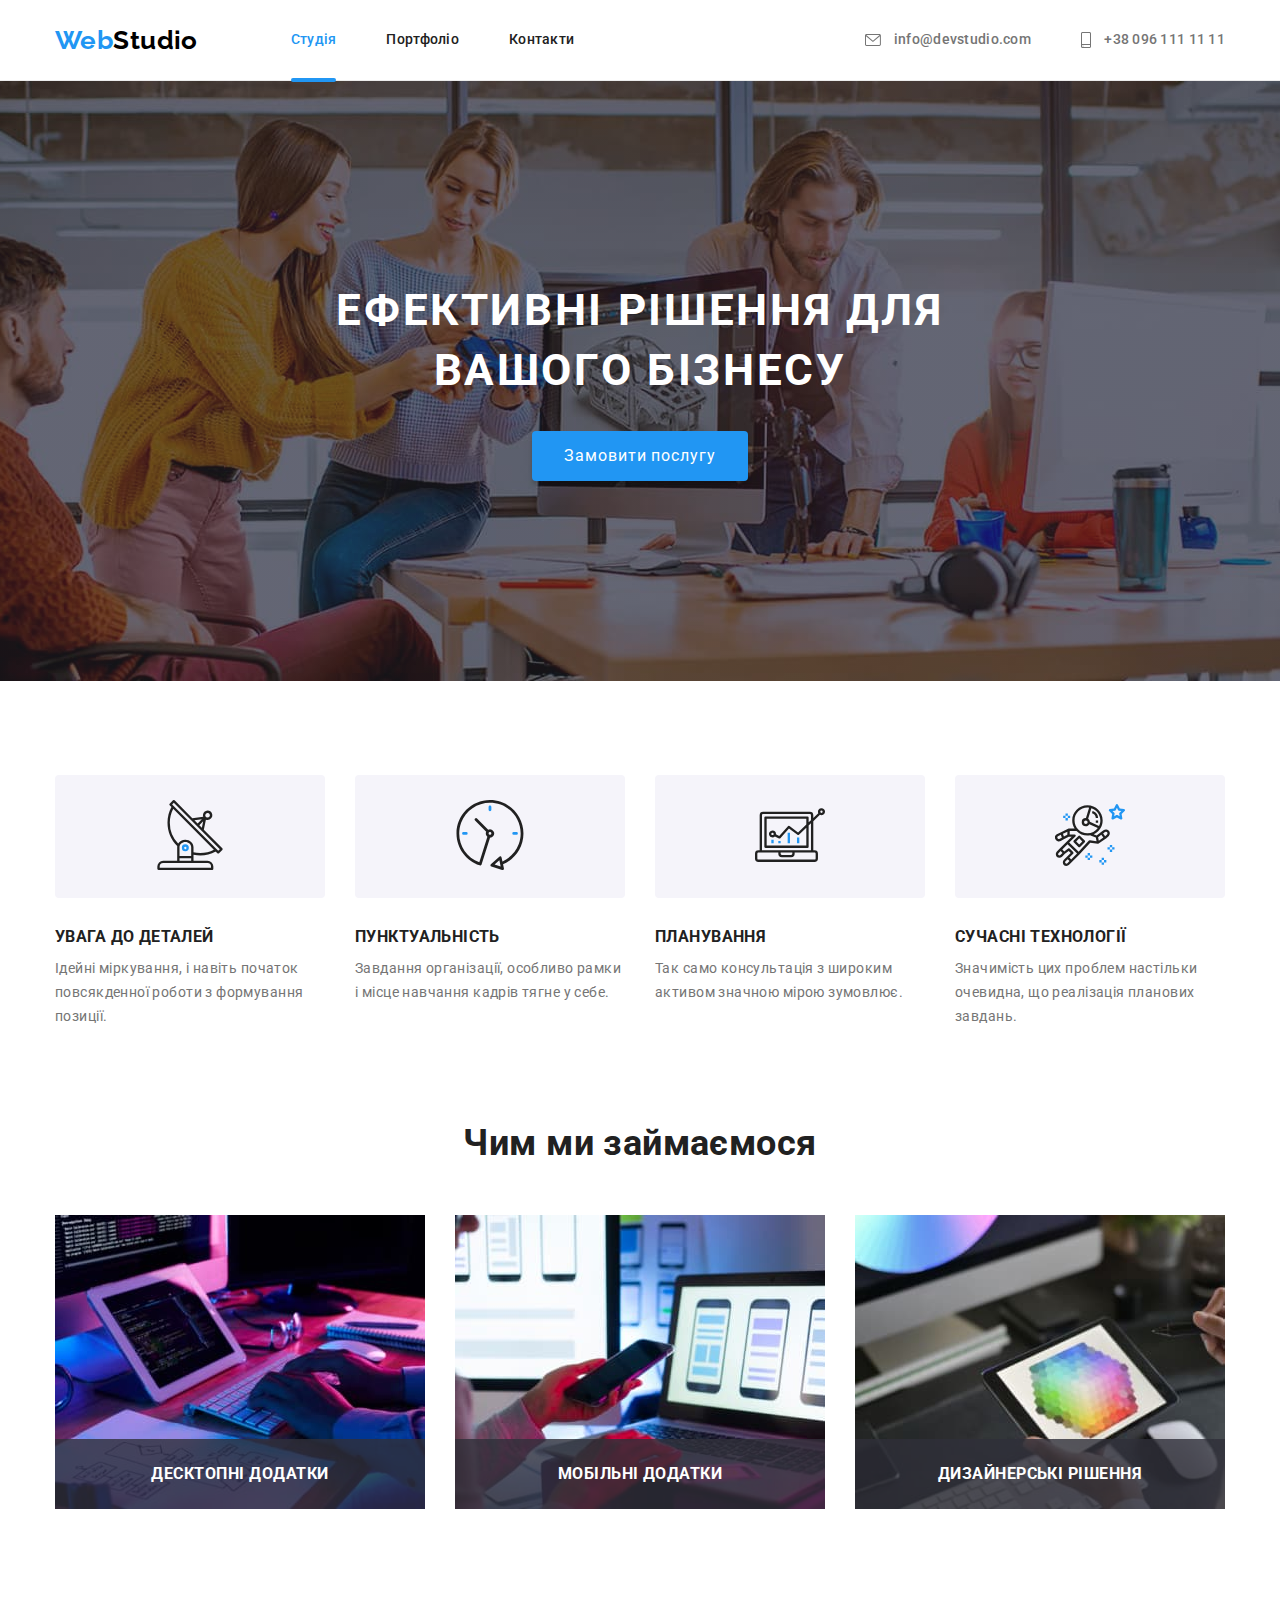
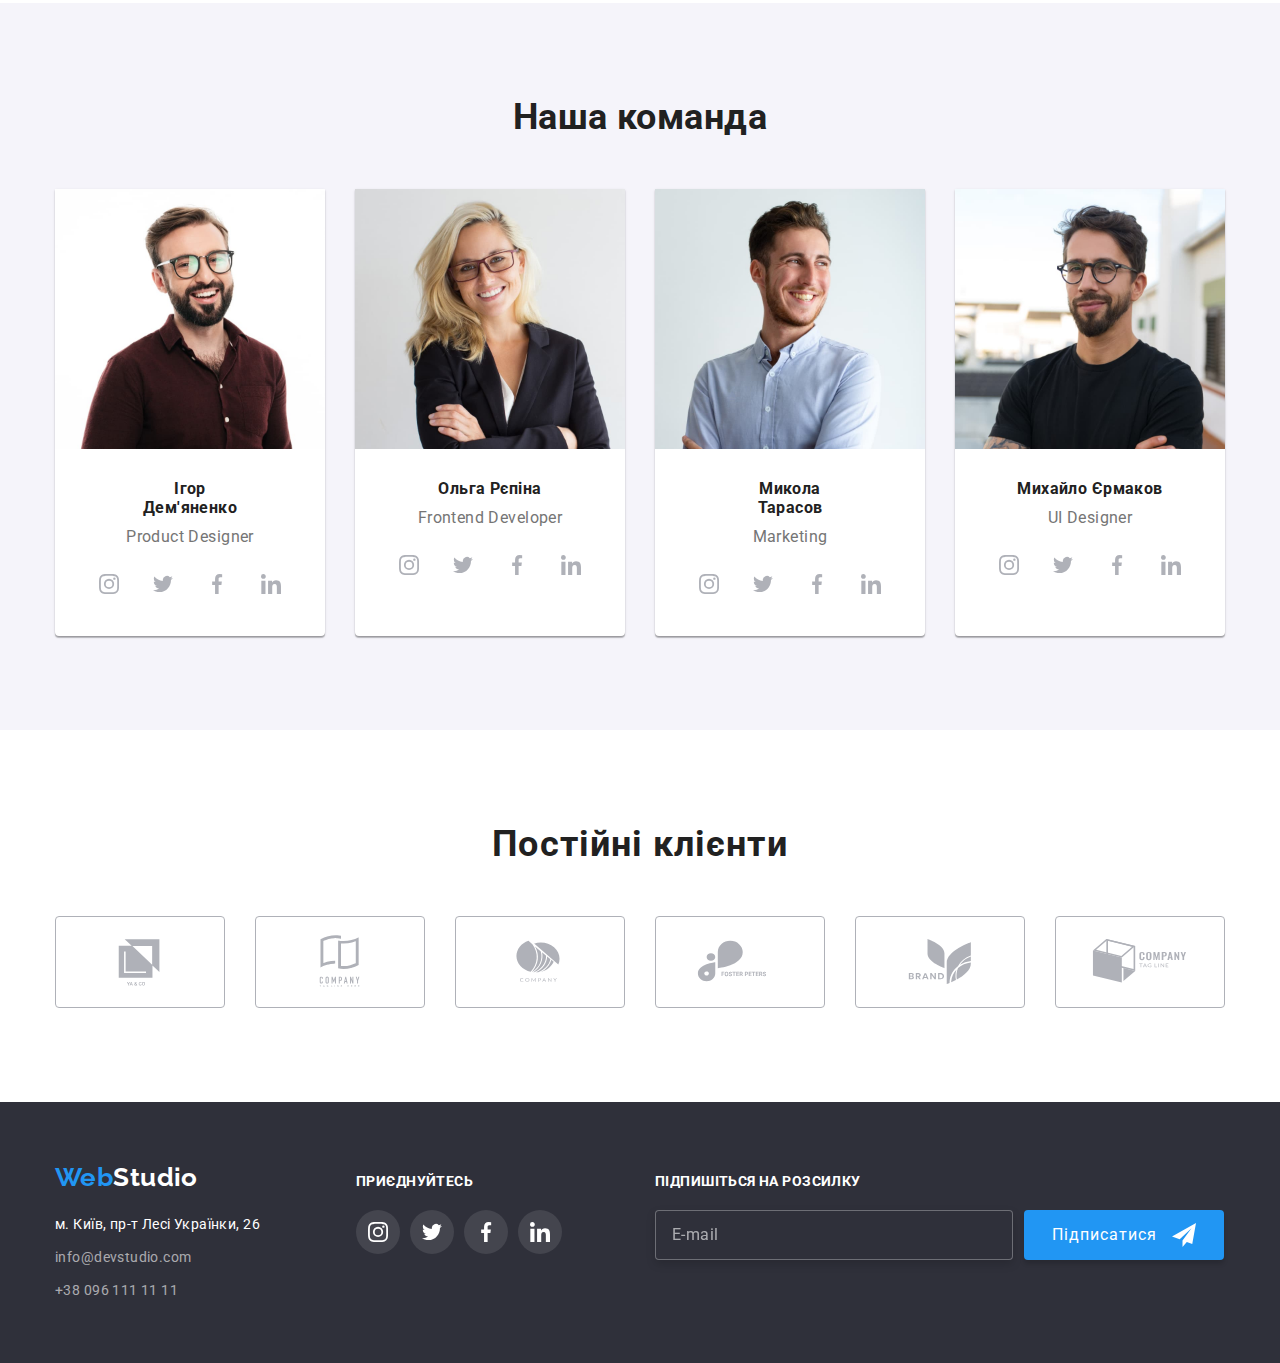
==== commit 6954398e: "Верстка проекту" ====
--- a/index.html
+++ b/index.html
@@ -399,6 +399,42 @@
 						<use href="./images/icons.svg#icon-cross"></use>
 					</svg>
 				</botton>
+				<form class="modal-form" name="signup_form" autocomplete="off" novalidate>
+					<p class="modal-form-title">Залиште свої дані, ми вам передзвонимо</p>
+					<label class="modal-form-label"
+						>Ім'я
+						<input class="modal-form-input" type="text" placeholder=" " />
+						<svg class="modal-form-icon" width="18" height="18">
+							<use href="./images/icons.svg#icon-person"></use>
+						</svg>
+					</label>
+					<label class="modal-form-label"
+						>Телефон
+						<input class="modal-form-input" type="text" placeholder=" " />
+						<svg class="modal-form-icon" width="18" height="18">
+							<use href="./images/icons.svg#icon-phone"></use>
+						</svg>
+					</label>
+					<label class="modal-form-label"
+						>Пошта
+						<input class="modal-form-input" type="text" placeholder=" " />
+						<svg class="modal-form-icon" width="18" height="18">
+							<use href="./images/icons.svg#icon-email"></use>
+						</svg>
+					</label>
+					<label class="modal-form-label"
+						>Коментар
+						<textarea class="modal-textarea" name="feedback" rows="7" placeholder="Введіть текст"></textarea>
+					</label>
+					<div class="modal-conditions">
+						<label class="modal-conditions-text"
+							><input class="modal-checkbox" type="checkbox" />
+							Погоджуюся з розсилкою та приймаю
+						</label>
+						<a href="#" class="modal-conditions-link">Умови договору</a>
+					</div>
+					<button class="button-conditions" type="submit">Відправити</button>
+				</form>
 			</div>
 		</div>
 		<script src="./js/modal.js"></script>
--- a/css/styles.css
+++ b/css/styles.css
@@ -151,48 +151,6 @@
 }
 
 /* MAIN */
-
-/* МОДАЛЬНЕ ВІКНО */
-
-.blackdrop {
-	position: fixed;
-	top: 0;
-	left: 0;
-	width: 100%;
-	height: 100%;
-	background-color: rgba(0, 0, 0, 0.2);
-}
-
-.blackdrop.is-hidden {
-	opacity: 0;
-	pointer-events: none;
-}
-
-.modal {
-	position: absolute;
-	top: 50%;
-	left: 50%;
-	transform: translate(-50%, -50%);
-	width: 528px;
-	height: 581px;
-	background: #ffffff;
-	box-shadow: 0px 1px 3px rgba(0, 0, 0, 0.12), 0px 1px 1px rgba(0, 0, 0, 0.14), 0px 2px 1px rgba(0, 0, 0, 0.2);
-	border-radius: 4px;
-}
-
-.modal-botton {
-	position: absolute;
-	top: 8px;
-	right: 8px;
-	display: flex;
-	width: 30px;
-	height: 30px;
-	background: #ffffff;
-	border: 1px solid rgba(0, 0, 0, 0.1);
-	border-radius: 50%;
-	padding: 6px 6px;
-	cursor: pointer;
-}
 
 /* БАНЕР (BANNER) */
 
@@ -740,8 +698,8 @@
 	line-height: 1.25;
 	align-items: center;
 	letter-spacing: 0.03em;
-
 	color: rgba(255, 255, 255, 0.6);
+
 	padding: 15px 0 15px 16px;
 	margin-right: -4px;
 	width: 358px;
@@ -752,13 +710,22 @@
 	border-radius: 4px;
 }
 
+.form-input::placeholder {
+	font-family: "Roboto";
+	font-style: normal;
+	font-weight: 400;
+	font-size: 16px;
+	line-height: 1.25;
+	color: rgba(255, 255, 255, 0.6);
+}
+
 .form-button {
 	margin-left: 12px;
 	position: relative;
 	padding: 10px 28px;
 	width: 200px;
 	height: 50px;
-	background: #2196f3;
+	background-color: #2196f3;
 	box-shadow: 0px 4px 4px rgba(0, 0, 0, 0.15);
 	border-radius: 4px;
 	border: transparent;
@@ -771,6 +738,12 @@
 	text-align: center;
 	letter-spacing: 0.06em;
 	color: #ffffff;
+	transition: background-color 250ms cubic-bezier(0.4, 0, 0.2, 1);
+}
+
+.form-button:hover,
+.form-button:focus {
+	background-color: #188ce8;
 }
 
 .plane {
@@ -919,3 +892,180 @@
 	letter-spacing: 0.03em;
 	color: #757575;
 }
+
+/* МОДАЛЬНЕ ВІКНО */
+
+.blackdrop {
+	position: fixed;
+	top: 0;
+	left: 0;
+	width: 100%;
+	height: 100%;
+	background-color: rgba(0, 0, 0, 0.2);
+}
+
+.blackdrop.is-hidden {
+	opacity: 0;
+	pointer-events: none;
+}
+
+.modal {
+	position: absolute;
+	top: 50%;
+	left: 50%;
+	padding: 40px;
+	transform: translate(-50%, -50%);
+	width: 528px;
+	height: 581px;
+	background: #ffffff;
+	box-shadow: 0px 1px 3px rgba(0, 0, 0, 0.12), 0px 1px 1px rgba(0, 0, 0, 0.14), 0px 2px 1px rgba(0, 0, 0, 0.2);
+	border-radius: 4px;
+}
+
+.modal-botton {
+	position: absolute;
+	top: 8px;
+	right: 8px;
+	display: flex;
+	width: 30px;
+	height: 30px;
+	background: #ffffff;
+	border: 1px solid rgba(0, 0, 0, 0.1);
+	border-radius: 50%;
+	padding: 6px 6px;
+	cursor: pointer;
+	color: #000000;
+	transition: fill 250ms cubic-bezier(0.4, 0, 0.2, 1);
+}
+
+.modal-botton:hover,
+.modal-botton:focus {
+	fill: var(--hover-focus-logo-color);
+}
+
+.modal-form-title {
+	display: block;
+	margin-top: 0;
+	margin-bottom: 12px;
+	font-weight: 700;
+	font-size: 20px;
+	line-height: 1.15;
+	text-align: center;
+	color: #212121;
+}
+
+.modal-form-label {
+	position: relative;
+	display: flex;
+	flex-direction: column;
+	font-family: "Roboto";
+	font-style: normal;
+	font-weight: 400;
+	font-size: 12px;
+	line-height: 1.16;
+	letter-spacing: 0.01em;
+	color: #757575;
+}
+
+.modal-form-input {
+	margin-bottom: 10px;
+	padding-top: 11px;
+	padding-bottom: 11px;
+	padding-left: 42px;
+	margin-top: 4px;
+	width: 100%;
+	height: 40px;
+	border: 1px solid rgba(33, 33, 33, 0.2);
+	border-radius: 4px;
+	transition: border 250ms cubic-bezier(0.4, 0, 0.2, 1);
+}
+
+.modal-form-input:hover,
+.modal-form-input:focus {
+	border: 1px solid #2196f3;
+}
+
+.modal-form-icon {
+	position: absolute;
+	bottom: 21px;
+	left: 12px;
+	transition: fill 250ms cubic-bezier(0.4, 0, 0.2, 1);
+}
+
+.modal-form-input:hover ~ .modal-form-icon,
+.modal-form-input:focus ~ .modal-form-icon {
+	fill: var(--hover-focus-logo-color);
+}
+
+.modal-textarea {
+	margin-top: 4px;
+	margin-bottom: 20px;
+	padding: 12px 16px;
+	resize: none;
+	border: 1px solid rgba(33, 33, 33, 0.2);
+	border-radius: 4px;
+	transition: border 250ms cubic-bezier(0.4, 0, 0.2, 1);
+}
+
+.modal-textarea::placeholder {
+	font-weight: 400;
+	font-size: 12px;
+	line-height: 1.16;
+	letter-spacing: 0.01em;
+	color: rgba(117, 117, 117, 0.5);
+}
+
+.modal-textarea:hover,
+.modal-textarea:focus {
+	border: 1px solid var(--hover-focus-logo-color);
+}
+
+.modal-conditions {
+	display: flex;
+	justify-content: flex-start;
+	align-items: center;
+	margin-bottom: 30px;
+	margin-left: 12px;
+	padding: 0;
+}
+
+.modal-conditions-text {
+	display: flex;
+	font-size: 14px;
+	line-height: 1.71;
+	letter-spacing: 0.03em;
+	color: #757575;
+}
+
+.modal-conditions-link {
+	margin-left: 8px;
+	text-decoration-line: underline;
+	color: #2196f3;
+}
+
+.modal-checkbox {
+	margin-right: 7px;
+}
+
+.button-conditions {
+	margin: 0 auto;
+	padding: 10px 52px;
+	background-color: var(--hover-focus-logo-color);
+	box-shadow: 0px 4px 4px rgba(0, 0, 0, 0.15);
+	border-radius: 4px;
+	border: transparent;
+	cursor: pointer;
+	font-weight: 700;
+	font-size: 16px;
+	line-height: 1.87;
+	display: flex;
+	text-align: center;
+	letter-spacing: 0.06em;
+	color: #ffffff;
+	transition: background-color 250ms cubic-bezier(0.4, 0, 0.2, 1);
+}
+
+.button-conditions:hover,
+.button-conditions:focus {
+	background-color: #188ce8;
+}
